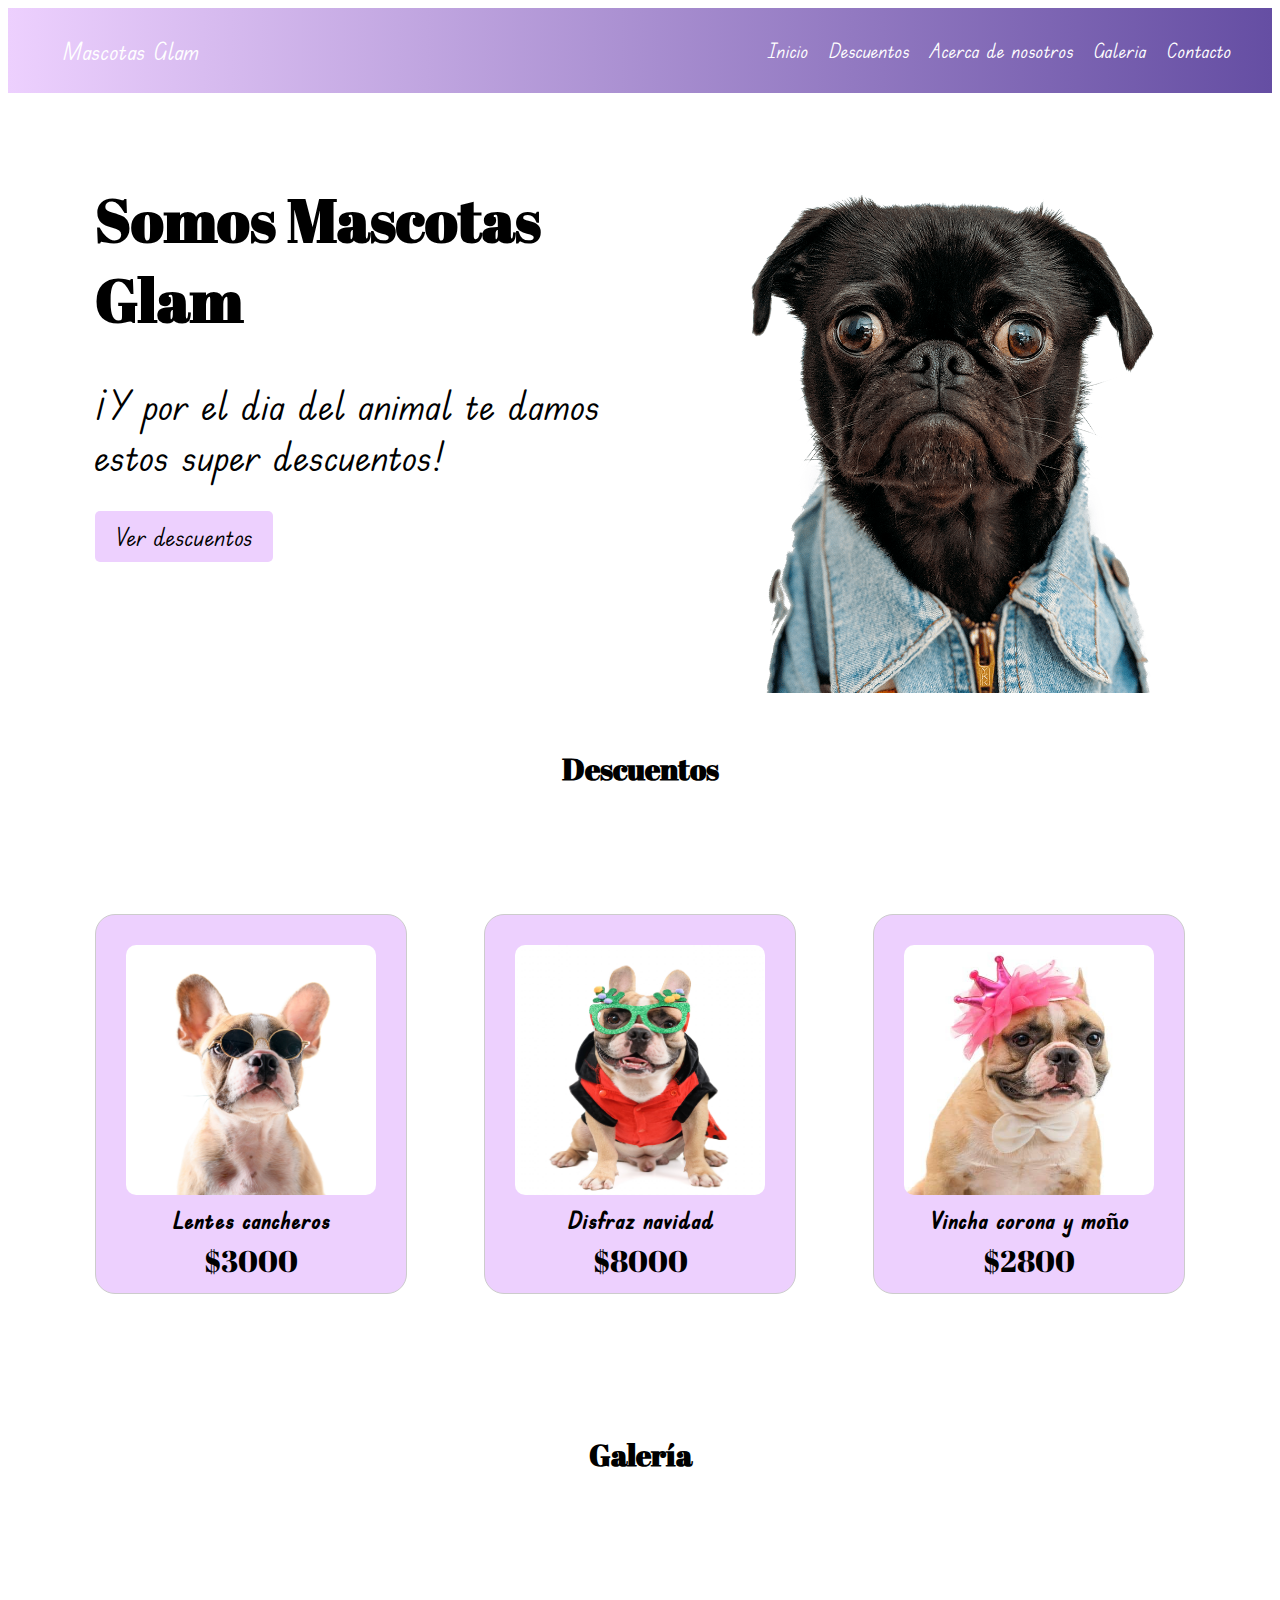
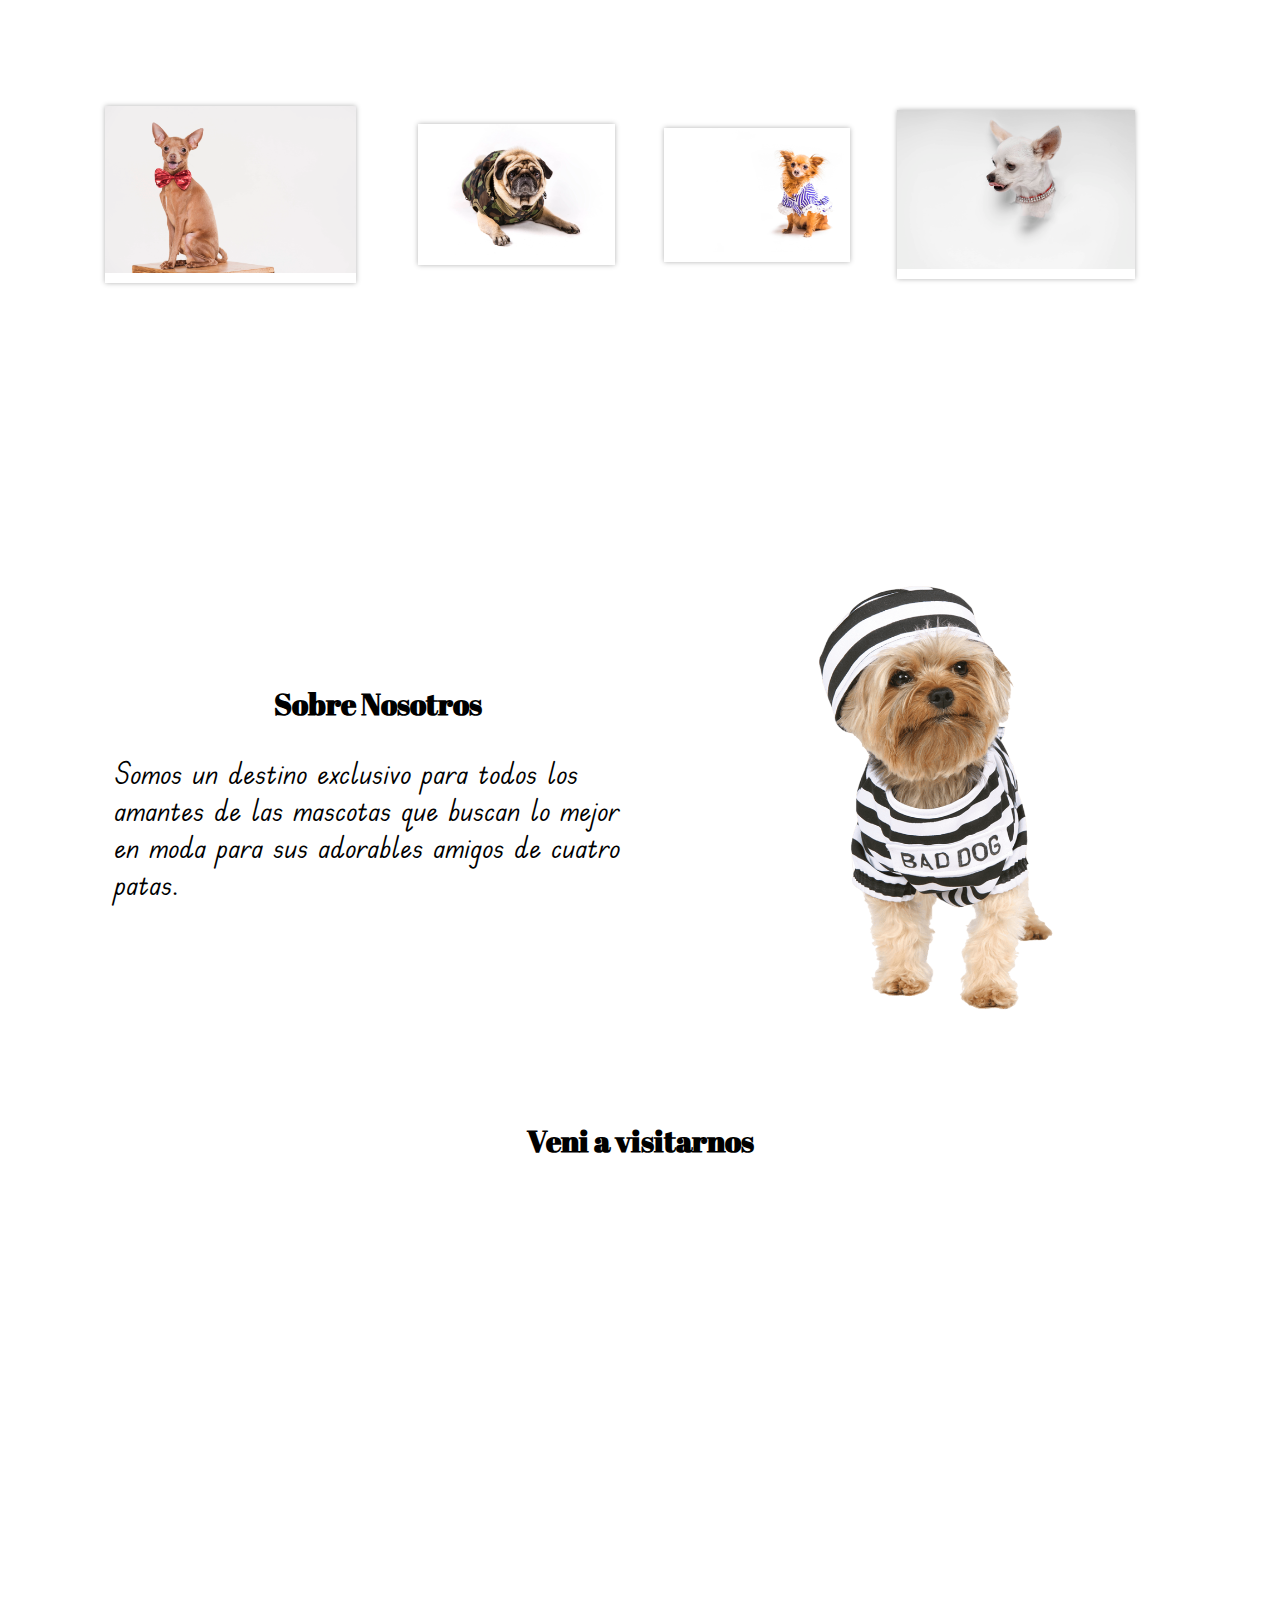
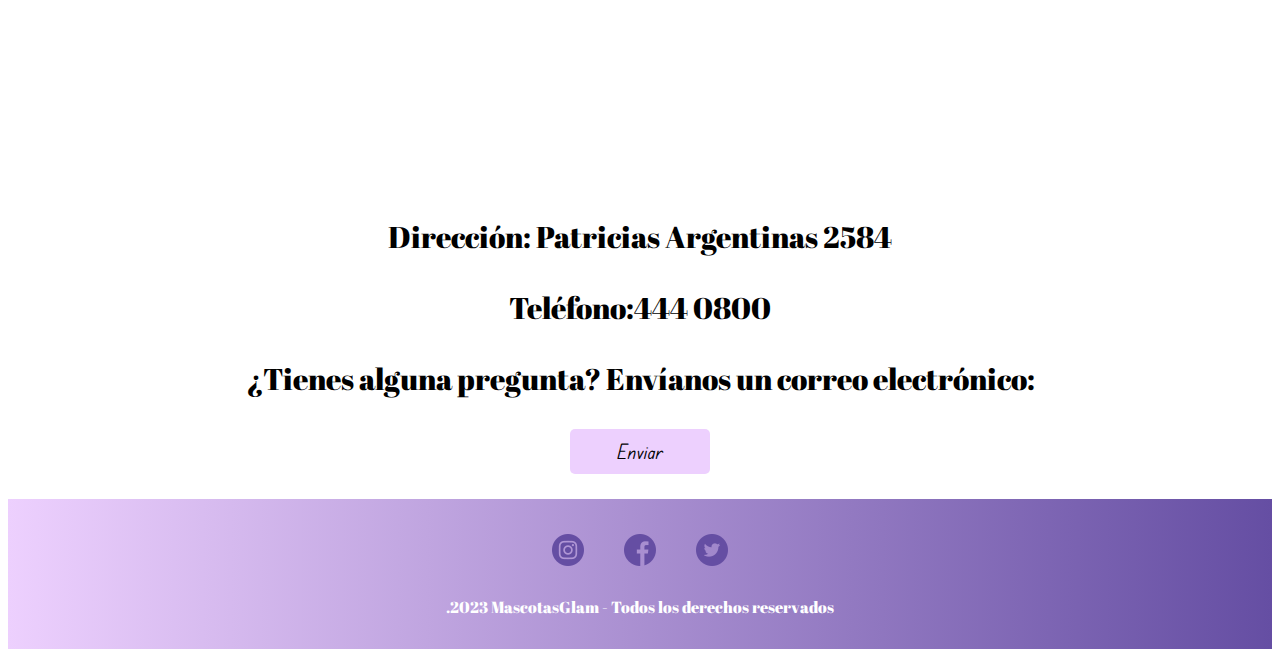
==== index.html @ d89ce21f "primer commit" ====
<!DOCTYPE html>
<html lang="es">
  <head>
    <meta charset="UTF-8" />
    <title>Trabajo Final Desarrollo</title>
    <link rel="preconnect" href="https://fonts.googleapis.com" />
    <link rel="preconnect" href="https://fonts.googleapis.com" />
    <link rel="preconnect" href="https://fonts.gstatic.com" crossorigin />
    <link
      href="https://fonts.googleapis.com/css2?family=Edu+TAS+Beginner:wght@500&display=swap"
      rel="stylesheet"
    />
    <link
      href="https://fonts.googleapis.com/css2?family=Abril+Fatface&family=Comfortaa:wght@300&family=Edu+TAS+Beginner:wght@500&family=M+PLUS+Rounded+1c:wght@300&display=swap"
      rel="stylesheet"
    />
    <link
      rel="stylesheet"
      href="https://necolas.github.io/normalize.css/8.0.1/normalize.css"
    />
    <link rel="stylesheet" href="estilos.css" />
  </head>

  <body>
    <nav>
      <div class="logo-text">Mascotas Glam</div>
      <ul>
        <li class="enlace"><a href="#">Inicio</a></li>
        <li class="enlace"><a href="">Descuentos</a></li>
        <li class="enlace"><a href="#">Acerca de nosotros</a></li>
        <li class="enlace"><a href="#">Galeria</a></li>
        <li class="enlace"><a href="#">Contacto</a></li>
      </ul>
    </nav>
    <header class="h">
      <div class="container dflex">
        <article>
          <h1 class="titulo">Somos Mascotas Glam</h1>
          <p class="subtitulo">
            ¡Y por el dia del animal te damos estos super descuentos!
          </p>

          <a href="#" class="cta-button">Ver descuentos</a>
        </article>
      </div>
    </header>

    <h2 class="titulo-descuentos">Descuentos</h2>
    <section>
      <div class="container dflex">
        <div class="card">
          <article>
            <img
              class="imagencard"
              src="img/lentescancheros.jpg"
              alt="Lentes cancheros"
            />
            <h2 class="h2">Lentes cancheros</h2>
            <p>$3000</p>
          </article>
        </div>

        <div class="card">
          <article>
            <img
              class="imagencard"
              src="img/disfraznavidad.jpg"
              alt="Disfraz navidad"
            />
            <h2 class="h2">Disfraz navidad</h2>
            <p>$8000</p>
          </article>
        </div>

        <div class="card">
          <article>
            <img
              class="imagencard"
              src="img/vinchacoronaymoño.jpg"
              alt="Vincha y corona"
            />
            <h2 class="h2">Vincha corona y moño</h2>
            <p>$2800</p>
          </article>
        </div>
      </div>
    </section>

    <h2 class="titulo-galeria">Galería</h2>
    <section class="container dflex">
      <div>
        <div class="gallery-item">
          <img src="img/moñorojobrillos.jpg" alt="Moño rojo brillos" />
          <div class="overlay">
            <h2>Moño rojo brillos</h2>
          </div>
        </div>
      </div>
      <div>
        <div class="gallery-item">
          <img src="img/chalecomilitar.jpg" alt="Chaleco Militar" />
          <div class="overlay">
            <h2>Chaleco Militar</h2>
          </div>
        </div>
      </div>
      <div>
        <div class="gallery-item">
          <img src="img/vestidovolados.jpg" alt="Vestido volados" />
          <div class="overlay">
            <h2>Vestido volados</h2>
          </div>
        </div>
      </div>
      <div>
        <div class="gallery-item">
          <img src="img/collarbrillos.jpg" alt="Collar brillos" />
          <div class="overlay">
            <h2>Collar brillos</h2>
          </div>
        </div>
      </div>
    </section>

    <section>
      <div class="container dflex">
        <div class="texto">
          <h2 class="nosotros">Sobre Nosotros</h2>
          <p class="descripcion">
            Somos un destino exclusivo para todos los amantes de las mascotas
            que buscan lo mejor en moda para sus adorables amigos de cuatro
            patas.
          </p>
        </div>
        <div class="foto">
          <img src="img/disfrazpreso.png" alt="Disfraz preso" />
        </div>
      </div>
    </section>

    <section class="veni">
      <h2 class="visitanos">Veni a visitarnos</h2>
      <div class="container dflex">
        <iframe
          src="https://www.google.com/maps/embed?pb=!1m18!1m12!1m3!1d3283.8190392843385!2d-58.43665582475521!3d-34.6087371729525!2m3!1f0!2f0!3f0!3m2!1i1024!2i768!4f13.1!3m3!1m2!1s0x95bcca695c485b05%3A0xe7b353888816225a!2sAv.%20Patricias%20Argentinas%202584%2C%20Buenos%20Aires!5e0!3m2!1ses!2sar!4v1699626672794!5m2!1ses!2sar"
          width="100%"
          height="450"
          style="border: 0"
          allowfullscreen=""
          loading="lazy"
          referrerpolicy="no-referrer-when-downgrade"
        ></iframe>
      </div>
      <div class="informacion">
        <p>Dirección: Patricias Argentinas 2584</p>
        <p>Teléfono:444 0800</p>
        <p>¿Tienes alguna pregunta? Envíanos un correo electrónico:</p>
        <a href="mailto:info@tudominio.com" class="boton-email">Enviar</a>
      </div>
    </section>

    <footer>
      <div class="redes-sociales">
        <a href="https://www.instagram.com/" target="_blank">
          <img src="img/instagram.png" alt="instagram" />
        </a>
        <a href="https://www.facebook.com/facebookcom/" target="_blank">
          <img src="img/facebook.png" alt="facebook" />
        </a>
        <a href="https://twitter.com/iniciarsesion_" target="_blank">
          <img src="img/gorjeo.png" alt="twitter" />
        </a>
      </div>
      <div class="copyright">
        .2023 MascotasGlam - Todos los derechos reservados
      </div>
    </footer>
  </body>
</html>
---- estilos.css ----
* {
  box-sizing: border-box;
}

nav {
  background: -webkit-linear-gradient(to right, #edd0fe, #654ea3);
  background: linear-gradient(to right, #edd0fe, #654ea3);
  padding: 10px;
  display: flex;
  justify-content: space-between;
  align-items: center;
  height: 85px;
  width: 100%;
}

ul {
  list-style-type: none;
  margin: 10px;
  padding: 0;
  display: flex;
  margin-left: auto;
}
.logo-text {
  font-size: 24px;
  color: #fff;
  font-family: "Edu TAS Beginner", cursive;
  margin-left: 45px;
}

li {
  display: inline;
  margin-right: 20px;
}

a {
  text-decoration: none;
  color: #fff;
  font-family: "Edu TAS Beginner", cursive;
  font-size: 20px;
}

a:hover {
  color: #edd0fe;
}

.titulo {
  font-family: "Abril Fatface", serif;
  font-size: 60px;
  margin-top: 20px;
}
.subtitulo {
  font-family: "Edu TAS Beginner", cursive;
  font-size: 40px;
}
.titulo-descuentos {
  font-family: "Abril Fatface", serif;
  font-size: 30px;
  text-align: center;
  padding-top: 30px;
}

.cta-button {
  font-family: "Edu TAS Beginner", cursive;
  font-size: 25px;
  background-color: #edd0fe;
  color: black;
  padding: 10px 20px;
  border: none;
  border-radius: 5px;
  text-decoration: none;
  cursor: pointer;
}

.cta-button:hover {
  background-color: #e4c1f8be;
}

.card {
  width: 312px;
  height: 380px;
  background-color: #edd0fe;
  border-radius: 20px;
  margin-bottom: 20px;
  padding: 10px;
  border: 1px solid #ccc;

  text-align: center;
}

.imagencard {
  width: 250px;
  height: 250px;
  border-radius: 10px;
  margin: 10 10 10 10;
  margin-top: 20px;
}

.card h2 {
  margin-top: 10px;
  margin-bottom: 5px;
}

.card p {
  margin-top: 5px;
  margin-bottom: 10px;
}

h2 {
  font-family: "Edu TAS Beginner", cursive;
}

p {
  font-family: "Abril Fatface", serif;
  font-size: 30px;
}

.container {
  width: 1200px;
  height: 600px;
  margin: 50px;
  padding: 50px;
}

img {
  display: flex;
  margin: 0 auto;
  color: black;
  align-content: center;
}

header article {
  width: 540px;
  padding: 75px 0 150px 0;
}
.gallery {
  display: flex;
  flex-wrap: wrap;
  justify-content: center;
}

.gallery-item {
  position: relative;
  margin: 10px;
  overflow: hidden;
  box-shadow: 0 0 5px rgba(0, 0, 0, 0.3);
  transition: transform 0.3s;
  width: 80%;
  height: auto;
}

.titulo-galeria {
  font-family: "Abril Fatface", serif;
  font-size: 30px;
  text-align: center;
}

.gallery-item:hover {
  transform: scale(1.1);
}

.gallery-item img {
  max-width: 100%;
  height: auto;
  display: block;
  margin-bottom: 10px;
}

.overlay {
  position: absolute;
  top: 0;
  left: 0;
  width: 100%;
  height: 100%;
  background: rgba(0, 0, 0, 0.5);
  display: flex;
  flex-direction: column;
  justify-content: center;
  align-items: center;
  opacity: 0;
  transition: opacity 0.3s;
}

.gallery-item:hover .overlay {
  opacity: 1;
}

.overlay h2 {
  color: #fff;
  font-size: 24px;
  margin: 0;
}

.h {
  background-image: url(img/perrochalecoencabezado.png);

  background-repeat: no-repeat;
  background-position: right center;

  background-size: 50%;
  height: 80%;
}

.container {
  max-width: 1100px;
  margin: 0 auto;
  padding: 5px;
}

.gallery-item {
  position: relative;

  overflow: hidden;
  box-shadow: 0 0 5px rgba(0, 0, 0, 0.3);
  transition: transform 0.3s;
}

.gallery-item:hover {
  transform: scale(1.1);
}

.gallery-item img {
  max-width: 100%;
  height: auto;
  display: block;
}

.overlay {
  position: absolute;
  top: 0;
  left: 0;
  width: 100%;
  height: 100%;
  background: rgba(0, 0, 0, 0.5);
  display: flex;
  flex-direction: column;
  justify-content: center;
  align-items: center;
  opacity: 0;
  transition: opacity 0.3s;
}

.gallery-item:hover .overlay {
  opacity: 1;
}

.overlay h2 {
  color: #fff;
  font-size: 24px;
  margin: 0;
}
.titulo-galeria {
  text-align: center;
  margin-top: 20px;
  font-size: 30px;
  margin-bottom: 20px;
}

.dflex {
  display: flex;
  justify-content: space-between;
  align-items: center;
}

.nosotros {
  text-align: center;
  font-family: "Abril Fatface", serif;
  font-size: 30px;
}

.texto {
  flex: 1;
  color: black;
  padding: 20px;
  font-family: "Edu TAS Beginner", cursive;
}
.descripcion {
  font-family: "Edu TAS Beginner", cursive;
}

.foto {
  flex: 1;
}

.foto img {
  width: 90%;
  height: 450px;
}

.informacion {
  text-align: center;
}

.visitanos {
  text-align: center;
  font-family: "Abril Fatface", serif;
  font-size: 30px;
}
.boton-email {
  width: 140px;
  display: inline-block;
  padding: 10px 20px;
  background-color: #edd0fe;
  color: black;
  text-decoration: none;
  border: none;
  border-radius: 5px;
  font-size: 20px;
  margin-bottom: 25px;
}

.boton-email:hover {
  background-color: #e4c1f8be;
}

footer {
  background: #edd0fe;
  background: -webkit-linear-gradient(to right, #edd0fe, #654ea3);
  background: linear-gradient(to right, #edd0fe, #654ea3);
  color: #fff;
  text-align: center;
  padding: 20px 0;
  height: 150px;
}

.redes-sociales {
  display: flex;
  justify-content: center;
  align-items: center;
}

.redes-sociales img {
  text-decoration: none;
  color: #fff;
  margin: 0 20px;
  margin-top: 15px;
}

.copyright {
  font-family: "Abril Fatface", serif;
  margin-top: 30px;
}
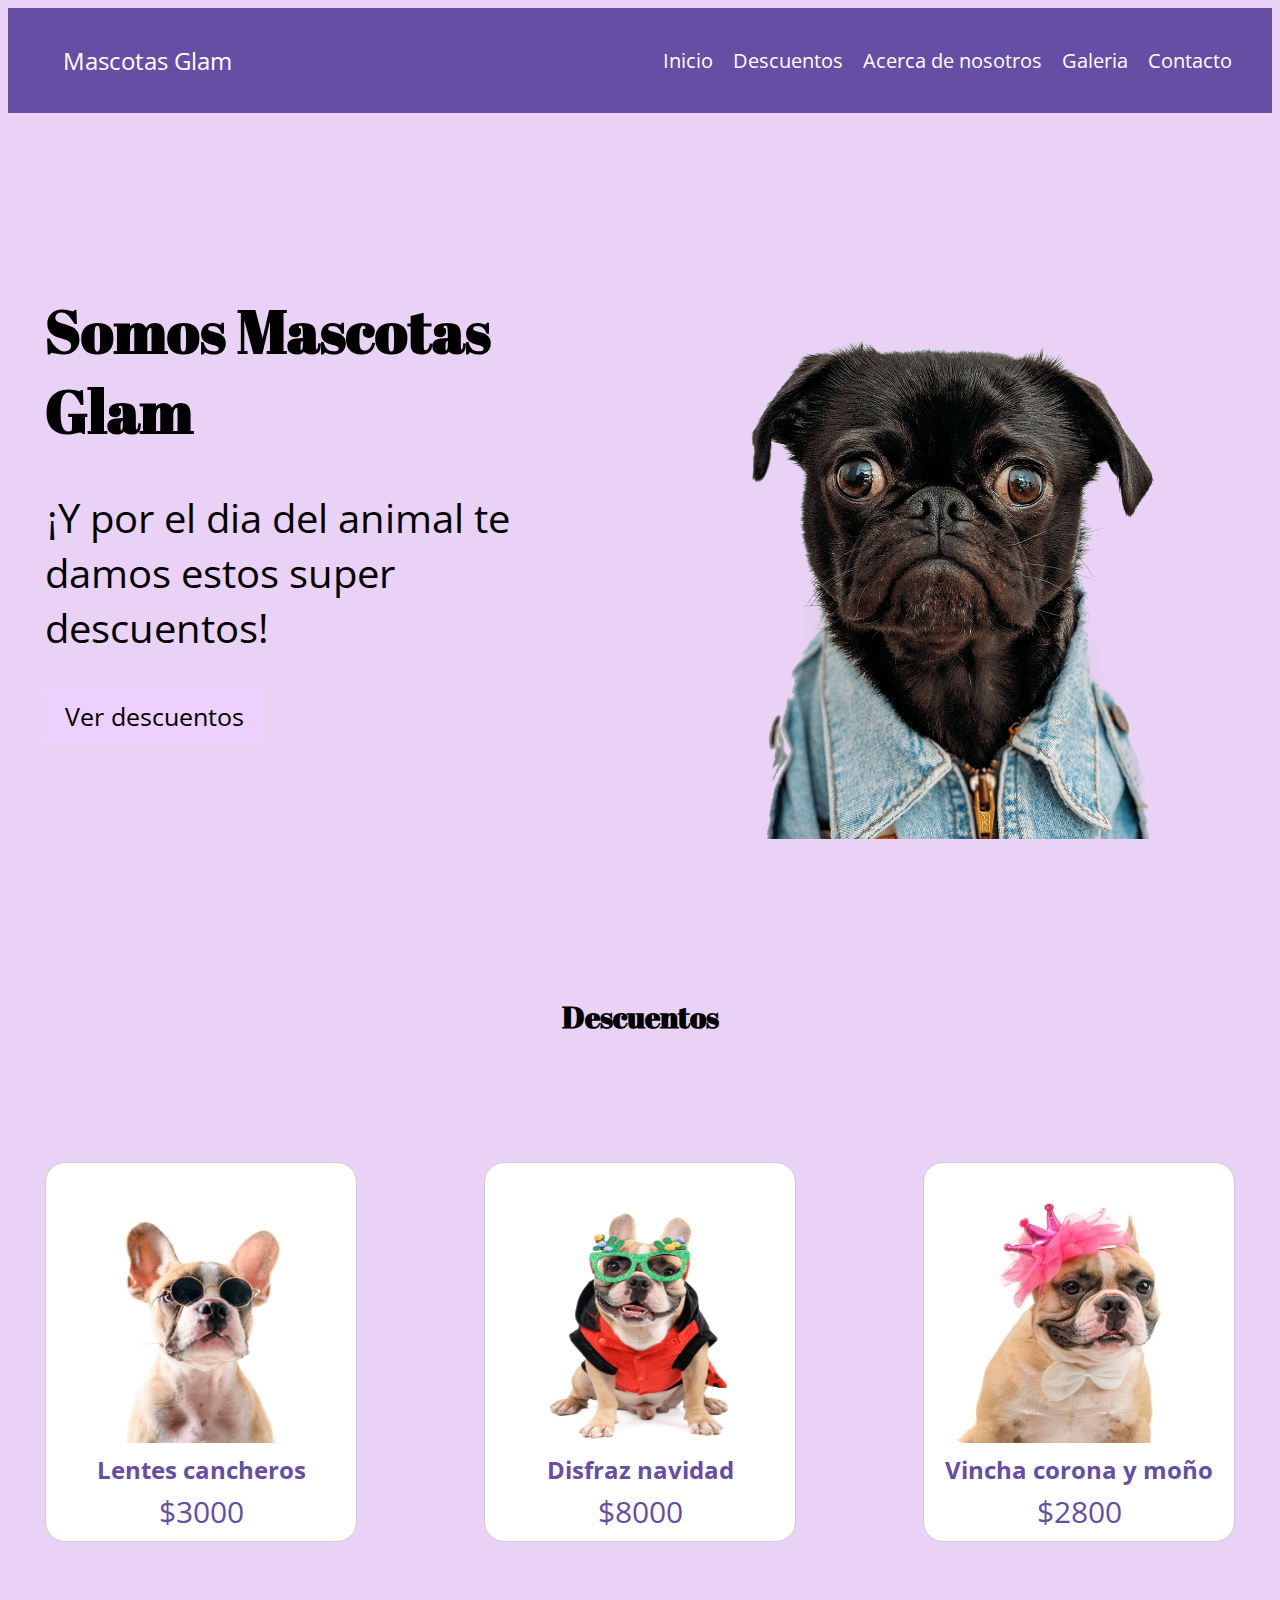
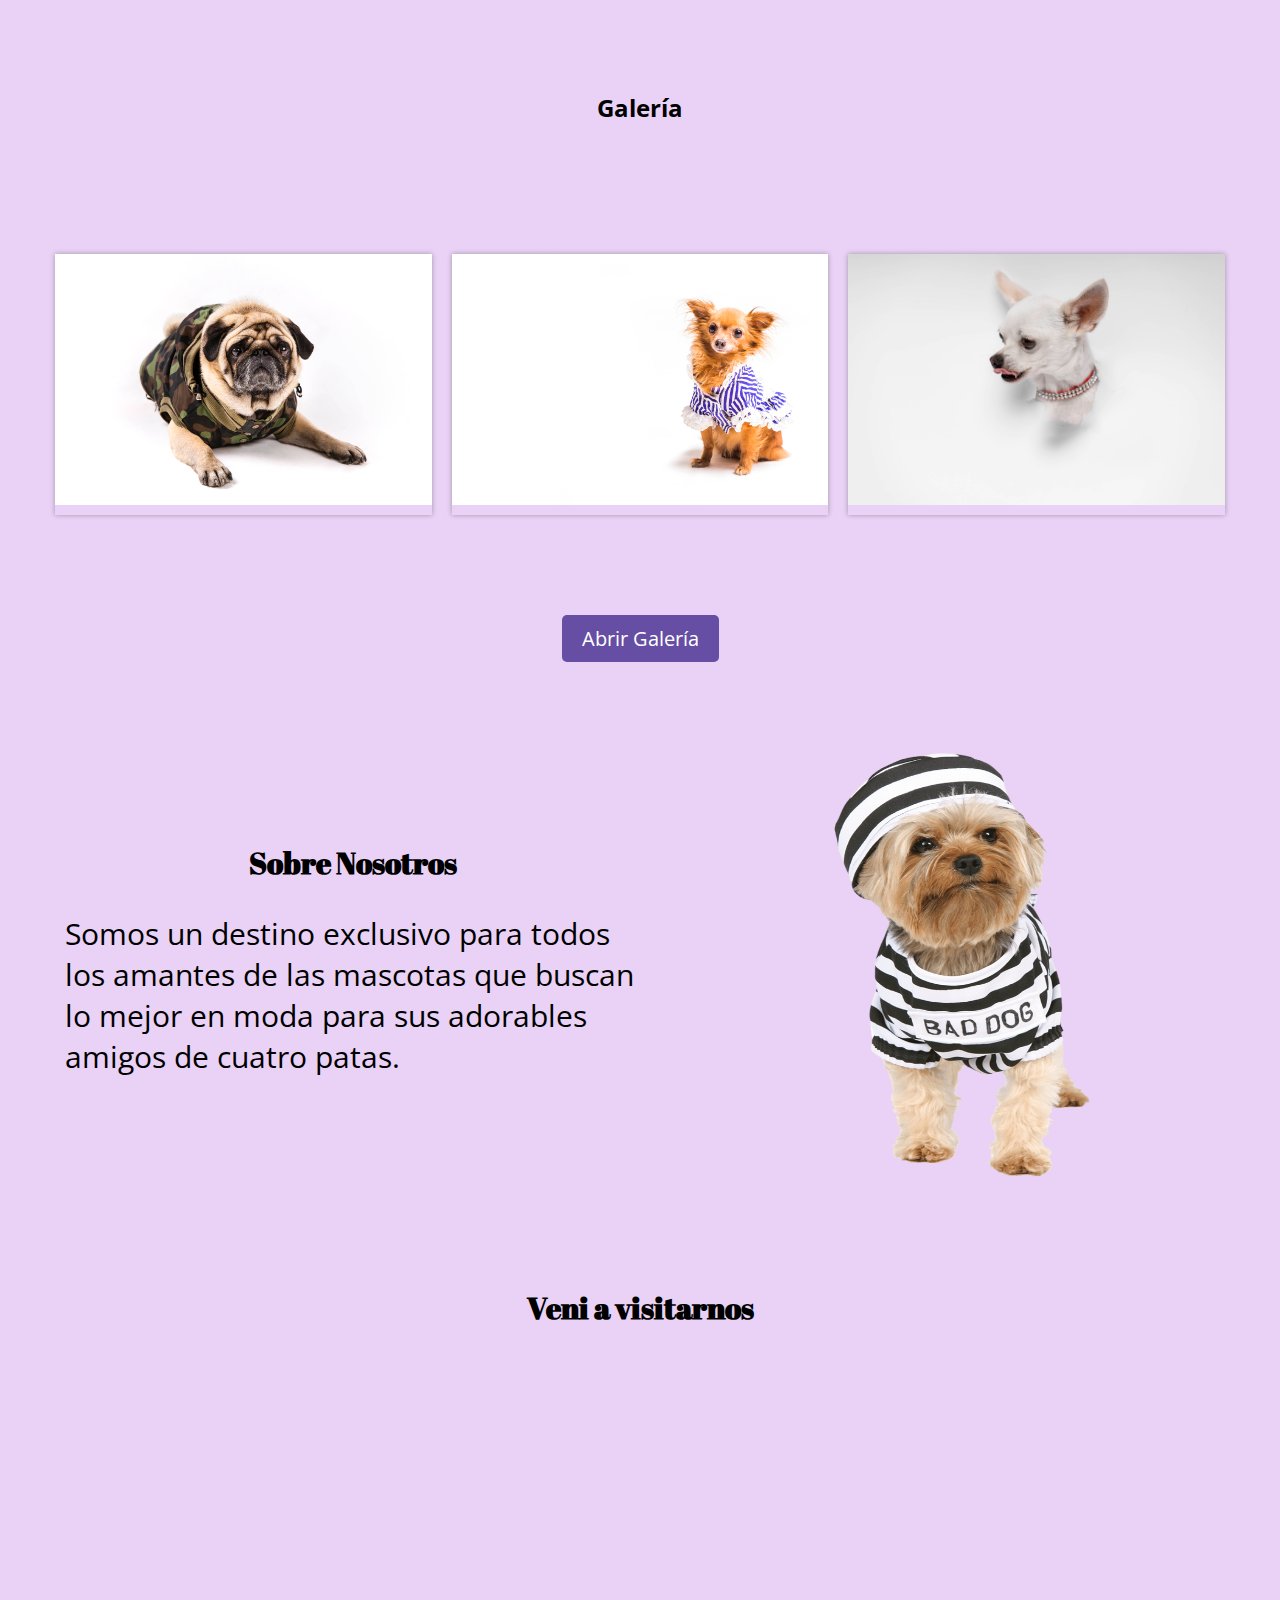
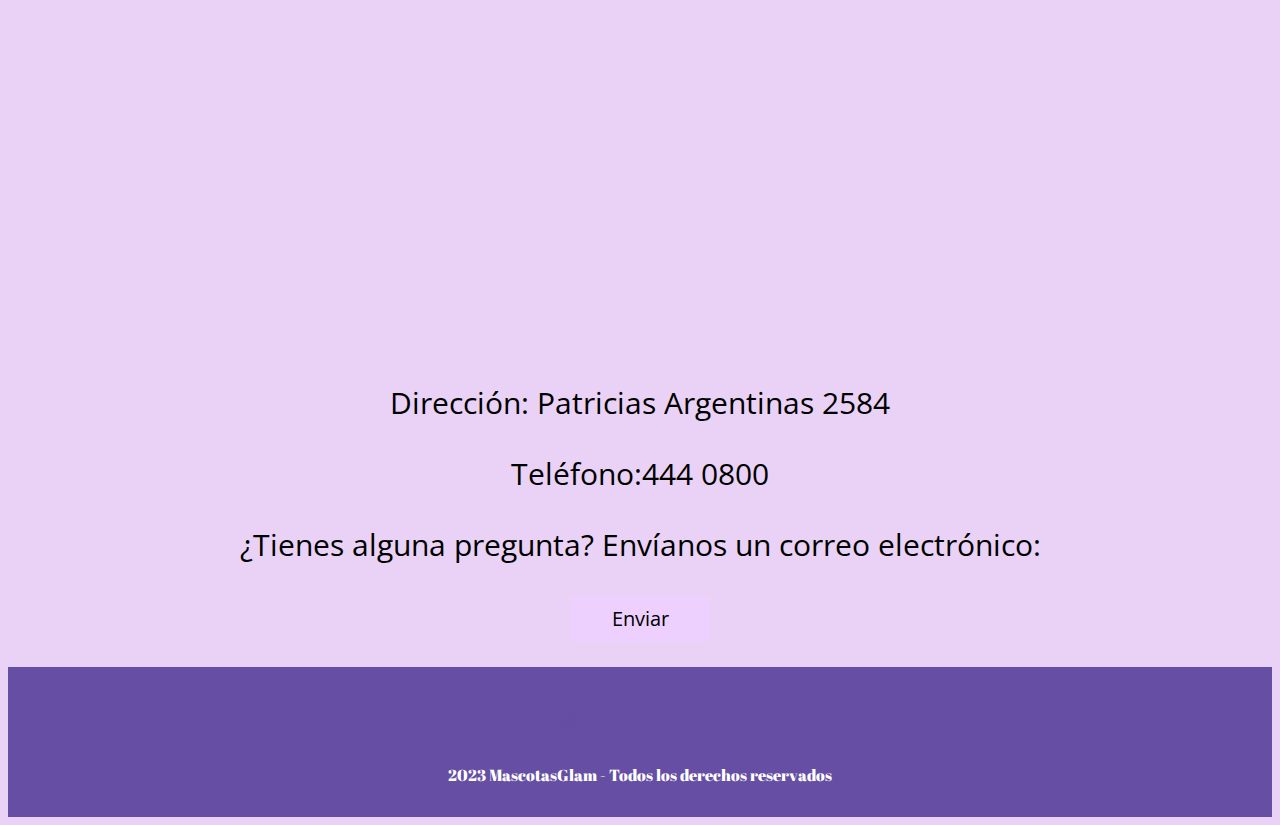
==== commit d8763dbd: "fix: ajustes de galeria" ====
--- a/index.html
+++ b/index.html
@@ -1,28 +1,19 @@
 <!DOCTYPE html>
 <html lang="es">
-  <head>
-    <meta charset="UTF-8" />
-    <title>Trabajo Final Desarrollo</title>
-    <link rel="preconnect" href="https://fonts.googleapis.com" />
-    <link rel="preconnect" href="https://fonts.googleapis.com" />
-    <link rel="preconnect" href="https://fonts.gstatic.com" crossorigin />
-    <link
-      href="https://fonts.googleapis.com/css2?family=Edu+TAS+Beginner:wght@500&display=swap"
-      rel="stylesheet"
-    />
-    <link
+
+<head>
+  <meta charset="UTF-8" />
+  <title>Trabajo Final Desarrollo</title>
+  <link rel="stylesheet" href="https://necolas.github.io/normalize.css/8.0.1/normalize.css" />
+ <link
       href="https://fonts.googleapis.com/css2?family=Abril+Fatface&family=Comfortaa:wght@300&family=Edu+TAS+Beginner:wght@500&family=M+PLUS+Rounded+1c:wght@300&display=swap"
       rel="stylesheet"
-    />
-    <link
-      rel="stylesheet"
-      href="https://necolas.github.io/normalize.css/8.0.1/normalize.css"
-    />
-    <link rel="stylesheet" href="estilos.css" />
-  </head>
+    />  <link rel="stylesheet" href="estilos.css" />
+</head>
 
-  <body>
-    <nav>
+<body>
+  <nav>
+    <div class="nav-container">
       <div class="logo-text">Mascotas Glam</div>
       <ul>
         <li class="enlace"><a href="#">Inicio</a></li>
@@ -31,135 +22,115 @@
         <li class="enlace"><a href="#">Galeria</a></li>
         <li class="enlace"><a href="#">Contacto</a></li>
       </ul>
-    </nav>
-    <header class="h">
-      <div class="container dflex">
+    </div>
+  </nav>
+  <header>
+    <div class="container dflex">
+      <article>
+        <h1 class="titulo">Somos Mascotas Glam</h1>
+        <span class="subtitulo">
+          ¡Y por el dia del animal te damos estos super descuentos!
+        </span>
+
+       <div>
+        <br />
+        <br />
+         <a href="#" class="cta-button">Ver descuentos</a>
+       </div>
+        </artice>
+    </div>
+  </header>
+
+  <h2 class="titulo-descuentos">Descuentos</h2>
+  <section>
+    <div class="container dflex">
+      <div class="card">
         <article>
-          <h1 class="titulo">Somos Mascotas Glam</h1>
-          <p class="subtitulo">
-            ¡Y por el dia del animal te damos estos super descuentos!
-          </p>
-
-          <a href="#" class="cta-button">Ver descuentos</a>
+          <img class="imagencard" src="img/lentescancheros.jpg" alt="Lentes cancheros" />
+          <h2 class="h2">Lentes cancheros</h2>
+          <p>$3000</p>
         </article>
       </div>
-    </header>
 
-    <h2 class="titulo-descuentos">Descuentos</h2>
-    <section>
-      <div class="container dflex">
-        <div class="card">
-          <article>
-            <img
-              class="imagencard"
-              src="img/lentescancheros.jpg"
-              alt="Lentes cancheros"
-            />
-            <h2 class="h2">Lentes cancheros</h2>
-            <p>$3000</p>
-          </article>
-        </div>
+      <div class="card">
+        <article>
+          <img class="imagencard" src="img/disfraznavidad.jpg" alt="Disfraz navidad" />
+          <h2 class="h2">Disfraz navidad</h2>
+          <p>$8000</p>
+        </article>
+      </div>
 
-        <div class="card">
-          <article>
-            <img
-              class="imagencard"
-              src="img/disfraznavidad.jpg"
-              alt="Disfraz navidad"
-            />
-            <h2 class="h2">Disfraz navidad</h2>
-            <p>$8000</p>
-          </article>
-        </div>
+      <div class="card">
+        <article>
+          <img class="imagencard" src="img/vinchacoronaymoño.jpg" alt="Vincha y corona" />
+          <h2 class="h2">Vincha corona y moño</h2>
+          <p>$2800</p>
+        </article>
+      </div>
+    </div>
+  </section>
 
-        <div class="card">
-          <article>
-            <img
-              class="imagencard"
-              src="img/vinchacoronaymoño.jpg"
-              alt="Vincha y corona"
-            />
-            <h2 class="h2">Vincha corona y moño</h2>
-            <p>$2800</p>
-          </article>
+  <section class="container gallery">
+    <h2 class="titulo-galería">Galería</h2>
+    <div class="gallery-container">
+      <div class="gallery-item">
+        <img src="img/chalecomilitar.jpg" alt="Chaleco Militar" />
+        <div class="overlay">
+          <h2>Chaleco Militar</h2>
         </div>
       </div>
-    </section>
-
-    <h2 class="titulo-galeria">Galería</h2>
-    <section class="container dflex">
-      <div>
-        <div class="gallery-item">
-          <img src="img/moñorojobrillos.jpg" alt="Moño rojo brillos" />
-          <div class="overlay">
-            <h2>Moño rojo brillos</h2>
-          </div>
+      <div class="gallery-item">
+        <img src="img/vestidovolados.jpg" alt="Vestido volados" />
+        <div class="overlay">
+          <h2>Vestido volados</h2>
         </div>
       </div>
-      <div>
-        <div class="gallery-item">
-          <img src="img/chalecomilitar.jpg" alt="Chaleco Militar" />
-          <div class="overlay">
-            <h2>Chaleco Militar</h2>
-          </div>
+      <div class="gallery-item">
+        <img src="img/collarbrillos.jpg" alt="Collar brillos" />
+        <div class="overlay">
+          <h2>Collar brillos</h2>
         </div>
       </div>
-      <div>
-        <div class="gallery-item">
-          <img src="img/vestidovolados.jpg" alt="Vestido volados" />
-          <div class="overlay">
-            <h2>Vestido volados</h2>
-          </div>
-        </div>
+    </div>
+    <div>
+      <a href="pagina_nueva.html" class="btn">Abrir Galería</a>
+    </div>
+  </section>
+
+  <section>
+    <div class="container dflex">
+      <div class="texto">
+        <h2 class="nosotros">Sobre Nosotros</h2>
+        <p class="descripcion">
+          Somos un destino exclusivo para todos los amantes de las mascotas
+          que buscan lo mejor en moda para sus adorables amigos de cuatro
+          patas.
+        </p>
       </div>
-      <div>
-        <div class="gallery-item">
-          <img src="img/collarbrillos.jpg" alt="Collar brillos" />
-          <div class="overlay">
-            <h2>Collar brillos</h2>
-          </div>
-        </div>
+      <div class="foto">
+        <img src="img/disfrazpreso.png" alt="Disfraz preso" />
       </div>
-    </section>
+    </div>
+  </section>
 
-    <section>
-      <div class="container dflex">
-        <div class="texto">
-          <h2 class="nosotros">Sobre Nosotros</h2>
-          <p class="descripcion">
-            Somos un destino exclusivo para todos los amantes de las mascotas
-            que buscan lo mejor en moda para sus adorables amigos de cuatro
-            patas.
-          </p>
-        </div>
-        <div class="foto">
-          <img src="img/disfrazpreso.png" alt="Disfraz preso" />
-        </div>
-      </div>
-    </section>
+  <section class="veni">
+    <h2 class="visitanos">Veni a visitarnos</h2>
+    <div class="container dflex">
+      <iframe
+        src="https://www.google.com/maps/embed?pb=!1m18!1m12!1m3!1d3283.8190392843385!2d-58.43665582475521!3d-34.6087371729525!2m3!1f0!2f0!3f0!3m2!1i1024!2i768!4f13.1!3m3!1m2!1s0x95bcca695c485b05%3A0xe7b353888816225a!2sAv.%20Patricias%20Argentinas%202584%2C%20Buenos%20Aires!5e0!3m2!1ses!2sar!4v1699626672794!5m2!1ses!2sar"
+        width="100%" height="450" style="border: 0" allowfullscreen="" loading="lazy"
+        referrerpolicy="no-referrer-when-downgrade"></iframe>
+    </div>
+    <div class="informacion">
+      <p>Dirección: Patricias Argentinas 2584</p>
+      <p>Teléfono:444 0800</p>
+      <p>¿Tienes alguna pregunta? Envíanos un correo electrónico:</p>
+      <a href="mailto:info@tudominio.com" class="boton-email">Enviar</a>
+    </div>
+  </section>
 
-    <section class="veni">
-      <h2 class="visitanos">Veni a visitarnos</h2>
-      <div class="container dflex">
-        <iframe
-          src="https://www.google.com/maps/embed?pb=!1m18!1m12!1m3!1d3283.8190392843385!2d-58.43665582475521!3d-34.6087371729525!2m3!1f0!2f0!3f0!3m2!1i1024!2i768!4f13.1!3m3!1m2!1s0x95bcca695c485b05%3A0xe7b353888816225a!2sAv.%20Patricias%20Argentinas%202584%2C%20Buenos%20Aires!5e0!3m2!1ses!2sar!4v1699626672794!5m2!1ses!2sar"
-          width="100%"
-          height="450"
-          style="border: 0"
-          allowfullscreen=""
-          loading="lazy"
-          referrerpolicy="no-referrer-when-downgrade"
-        ></iframe>
-      </div>
-      <div class="informacion">
-        <p>Dirección: Patricias Argentinas 2584</p>
-        <p>Teléfono:444 0800</p>
-        <p>¿Tienes alguna pregunta? Envíanos un correo electrónico:</p>
-        <a href="mailto:info@tudominio.com" class="boton-email">Enviar</a>
-      </div>
-    </section>
-
-    <footer>
+  <footer>
+    <div class="footer-container">
       <div class="redes-sociales">
         <a href="https://www.instagram.com/" target="_blank">
           <img src="img/instagram.png" alt="instagram" />
@@ -172,8 +143,10 @@
         </a>
       </div>
       <div class="copyright">
-        .2023 MascotasGlam - Todos los derechos reservados
+        2023 MascotasGlam - Todos los derechos reservados
       </div>
-    </footer>
-  </body>
-</html>
+    </div>
+  </footer>
+</body>
+
+</html>--- a/estilos.css
+++ b/estilos.css
@@ -1,16 +1,27 @@
+@import url("https://fonts.googleapis.com/css2?family=Open+Sans:wght@400;500;800&display=swap");
+
 * {
   box-sizing: border-box;
 }
 
-nav {
-  background: -webkit-linear-gradient(to right, #edd0fe, #654ea3);
-  background: linear-gradient(to right, #edd0fe, #654ea3);
-  padding: 10px;
+body {
+  background: #e9d2f5;
+  font-family: "Open Sans", sans-serif;
+}
+
+.nav-container {
+  max-width: 1280px;
   display: flex;
   justify-content: space-between;
   align-items: center;
+  margin: auto;
   height: 85px;
   width: 100%;
+}
+
+nav {
+  background: #654ea3;
+  padding: 10px;
 }
 
 ul {
@@ -20,10 +31,10 @@
   display: flex;
   margin-left: auto;
 }
+
 .logo-text {
   font-size: 24px;
   color: #fff;
-  font-family: "Edu TAS Beginner", cursive;
   margin-left: 45px;
 }
 
@@ -35,7 +46,6 @@
 a {
   text-decoration: none;
   color: #fff;
-  font-family: "Edu TAS Beginner", cursive;
   font-size: 20px;
 }
 
@@ -48,10 +58,12 @@
   font-size: 60px;
   margin-top: 20px;
 }
+
 .subtitulo {
-  font-family: "Edu TAS Beginner", cursive;
+  margin: 5px 5px 2px 2px;
   font-size: 40px;
 }
+
 .titulo-descuentos {
   font-family: "Abril Fatface", serif;
   font-size: 30px;
@@ -60,7 +72,6 @@
 }
 
 .cta-button {
-  font-family: "Edu TAS Beginner", cursive;
   font-size: 25px;
   background-color: #edd0fe;
   color: black;
@@ -78,13 +89,13 @@
 .card {
   width: 312px;
   height: 380px;
-  background-color: #edd0fe;
+  background-color: #fff;
   border-radius: 20px;
   margin-bottom: 20px;
   padding: 10px;
   border: 1px solid #ccc;
-
-  text-align: center;
+  text-align: center;
+  color: #654ea3;
 }
 
 .imagencard {
@@ -106,11 +117,9 @@
 }
 
 h2 {
-  font-family: "Edu TAS Beginner", cursive;
 }
 
 p {
-  font-family: "Abril Fatface", serif;
   font-size: 30px;
 }
 
@@ -132,6 +141,7 @@
   width: 540px;
   padding: 75px 0 150px 0;
 }
+
 .gallery {
   display: flex;
   flex-wrap: wrap;
@@ -190,25 +200,36 @@
   margin: 0;
 }
 
-.h {
+header {
   background-image: url(img/perrochalecoencabezado.png);
-
   background-repeat: no-repeat;
   background-position: right center;
-
   background-size: 50%;
   height: 80%;
+  margin: 10% 0;
 }
 
 .container {
-  max-width: 1100px;
+  max-width: 1280px;
   margin: 0 auto;
   padding: 5px;
 }
 
+.gallery {
+  display: flex;
+  flex-direction: column;
+  justify-content: center;
+  align-items: center;
+}
+
+.gallery-container {
+  margin: 100px 0;
+  max-width: 1280px;
+  display: flex;
+}
+
 .gallery-item {
   position: relative;
-
   overflow: hidden;
   box-shadow: 0 0 5px rgba(0, 0, 0, 0.3);
   transition: transform 0.3s;
@@ -248,6 +269,7 @@
   font-size: 24px;
   margin: 0;
 }
+
 .titulo-galeria {
   text-align: center;
   margin-top: 20px;
@@ -271,10 +293,9 @@
   flex: 1;
   color: black;
   padding: 20px;
-  font-family: "Edu TAS Beginner", cursive;
-}
+}
+
 .descripcion {
-  font-family: "Edu TAS Beginner", cursive;
 }
 
 .foto {
@@ -295,6 +316,17 @@
   font-family: "Abril Fatface", serif;
   font-size: 30px;
 }
+
+.btn {
+  padding: 10px 20px;
+  background-color: #654ea3;
+  text-decoration: none;
+  border: none;
+  border-radius: 5px;
+  font-size: 20px;
+  margin-bottom: 25px;
+}
+
 .boton-email {
   width: 140px;
   display: inline-block;
@@ -314,14 +346,17 @@
 
 footer {
   background: #edd0fe;
-  background: -webkit-linear-gradient(to right, #edd0fe, #654ea3);
-  background: linear-gradient(to right, #edd0fe, #654ea3);
+  background: #654ea3;
   color: #fff;
   text-align: center;
   padding: 20px 0;
   height: 150px;
 }
 
+.footer-container {
+  max-width: 1280px;
+}
+
 .redes-sociales {
   display: flex;
   justify-content: center;
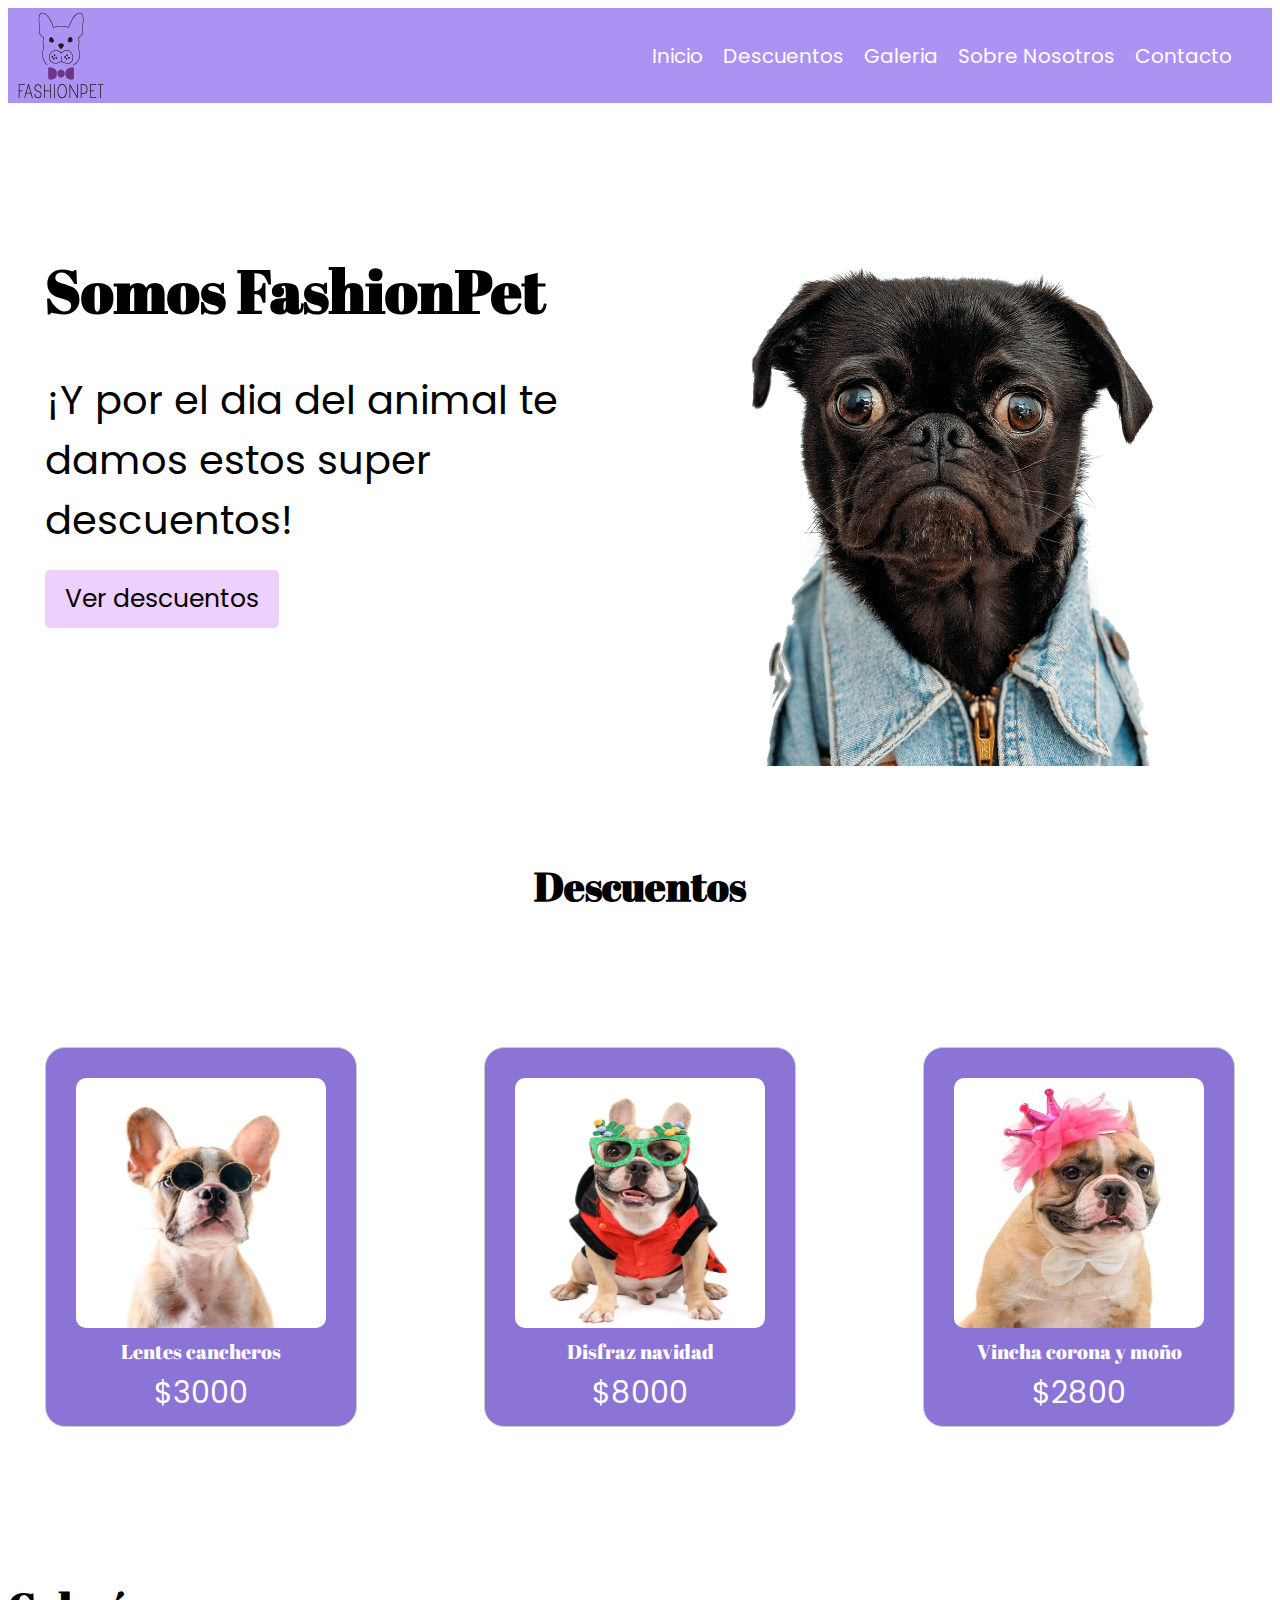
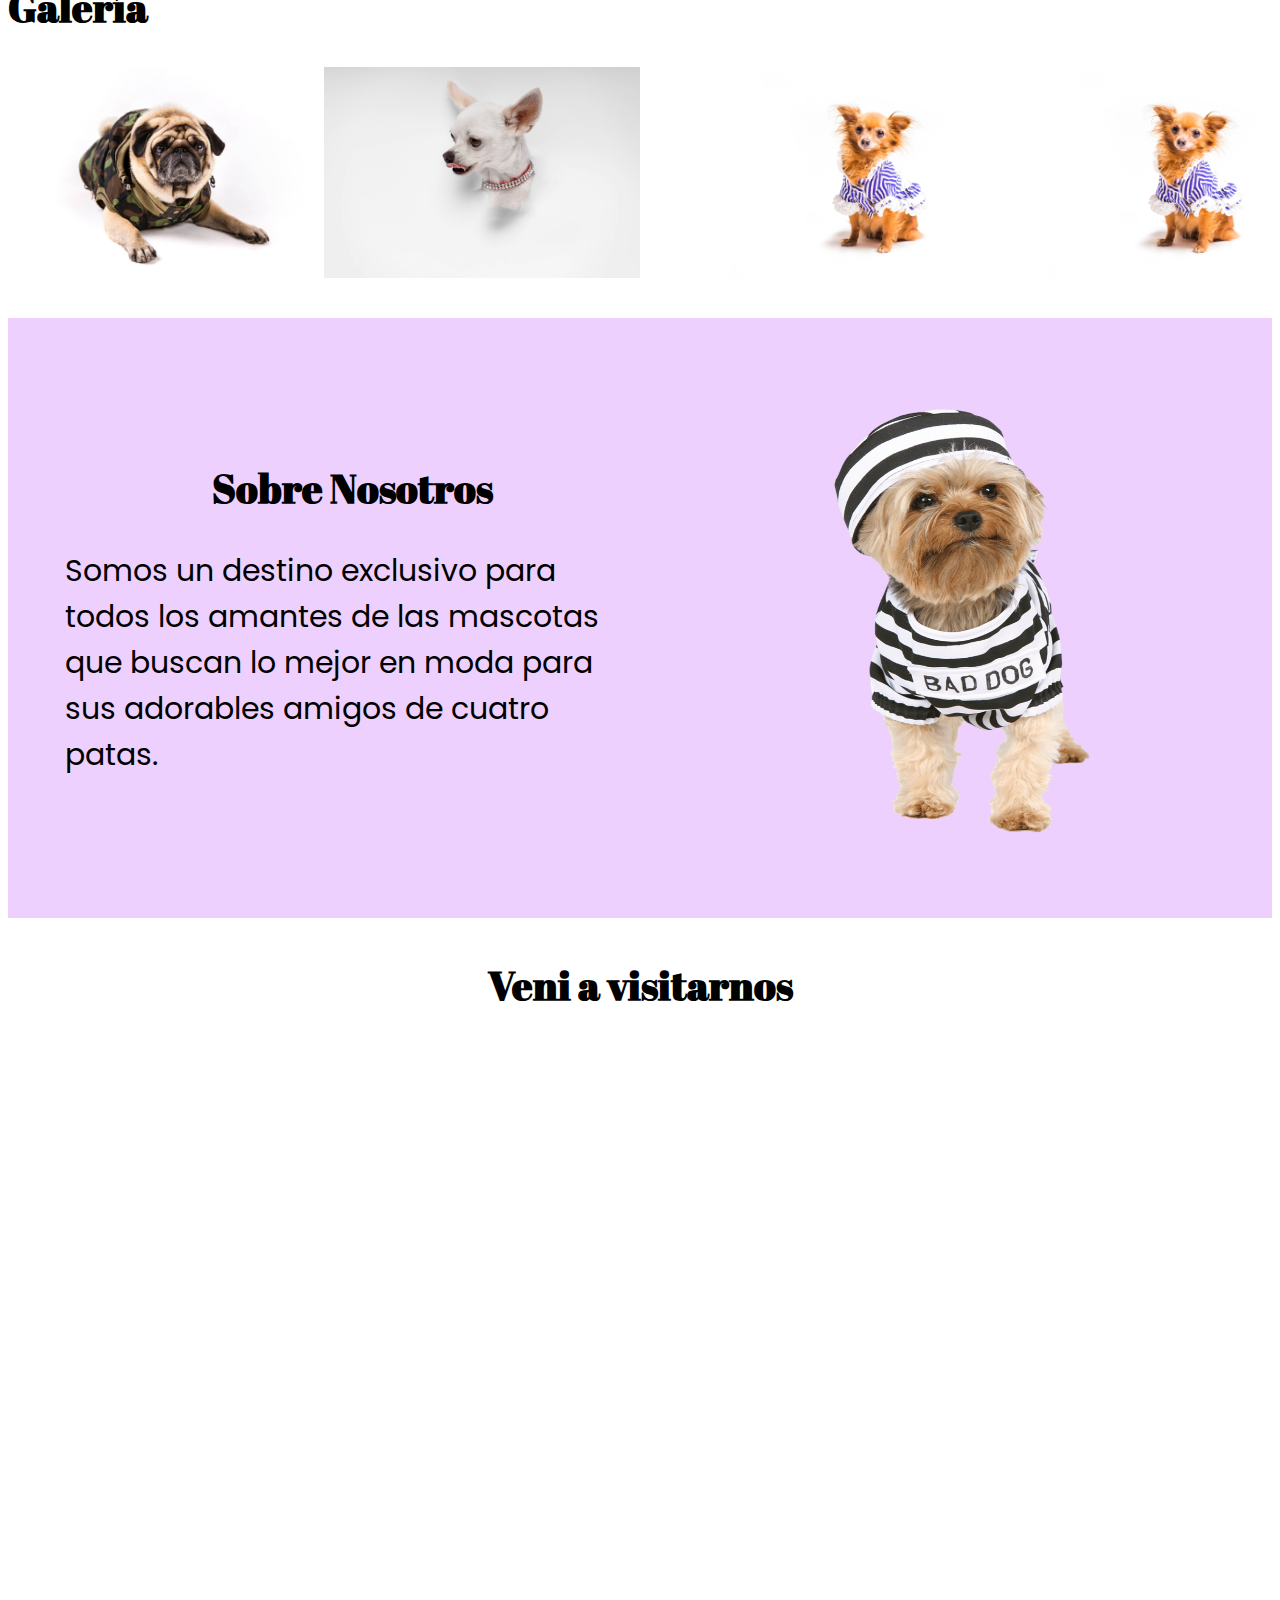
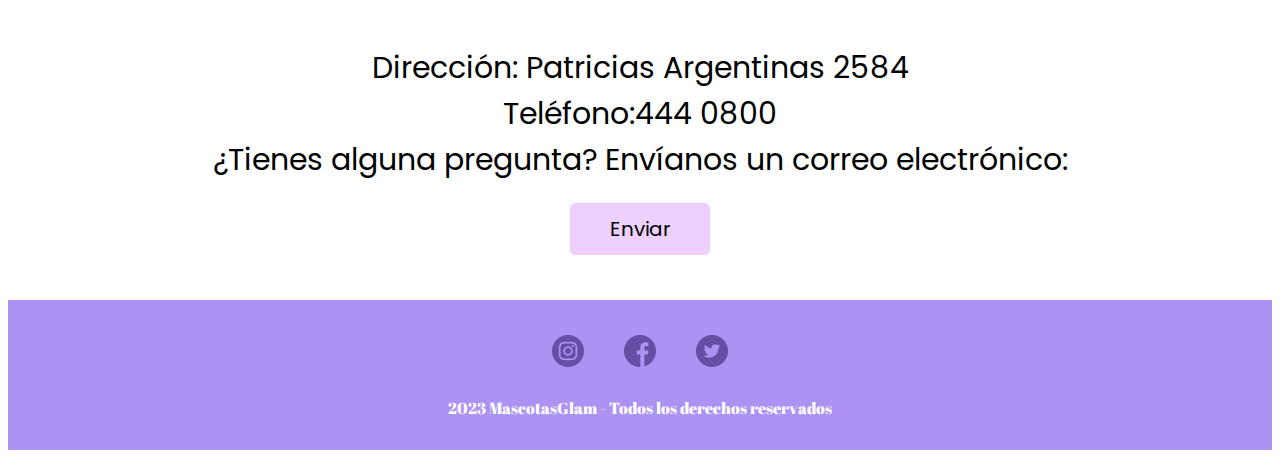
==== commit 51be23ea: "cambios en los estilos" ====
--- a/index.html
+++ b/index.html
@@ -3,101 +3,112 @@
 
 <head>
   <meta charset="UTF-8" />
-  <title>Trabajo Final Desarrollo</title>
+  <title>FashionPet</title>
   <link rel="stylesheet" href="https://necolas.github.io/normalize.css/8.0.1/normalize.css" />
- <link
-      href="https://fonts.googleapis.com/css2?family=Abril+Fatface&family=Comfortaa:wght@300&family=Edu+TAS+Beginner:wght@500&family=M+PLUS+Rounded+1c:wght@300&display=swap"
-      rel="stylesheet"
-    />  <link rel="stylesheet" href="estilos.css" />
+
+  <link href="https://fonts.googleapis.com/css2?family=Abril+Fatface&family=Poppins:wght@300&display=swap"
+    rel="stylesheet">
+
+  <link rel="stylesheet" href="estilos.css" />
 </head>
 
 <body>
   <nav>
     <div class="nav-container">
-      <div class="logo-text">Mascotas Glam</div>
+      <div class="logo-container">
+        <img src="/img/logo.png" alt="Logo FashionPet">
+      </div>
+
       <ul>
         <li class="enlace"><a href="#">Inicio</a></li>
-        <li class="enlace"><a href="">Descuentos</a></li>
-        <li class="enlace"><a href="#">Acerca de nosotros</a></li>
-        <li class="enlace"><a href="#">Galeria</a></li>
-        <li class="enlace"><a href="#">Contacto</a></li>
+        <li class="enlace"><a href="#Descuentos">Descuentos</a></li>
+        <li class="enlace"><a href="#Galeria">Galeria</a></li>
+        <li class="enlace"><a href="#SobreNosotros">Sobre Nosotros</a></li>
+        <li class="enlace"><a href="#Contacto">Contacto</a></li>
       </ul>
     </div>
   </nav>
   <header>
-    <div class="container dflex">
-      <article>
-        <h1 class="titulo">Somos Mascotas Glam</h1>
-        <span class="subtitulo">
-          ¡Y por el dia del animal te damos estos super descuentos!
-        </span>
+    <section id="Inicio">
+      <div class="container dflex">
+        <article>
+          <h1 class="titulo">Somos FashionPet</h1>
+          <span class="subtitulo">
+            ¡Y por el dia del animal te damos estos super descuentos!
+          </span>
 
-       <div>
-        <br />
-        <br />
-         <a href="#" class="cta-button">Ver descuentos</a>
-       </div>
-        </artice>
-    </div>
+          <div>
+            <a href="#Descuentos" class="cta-button">Ver descuentos</a>
+          </div>
+          </artice>
+      </div>
+    </section>
   </header>
 
   <h2 class="titulo-descuentos">Descuentos</h2>
-  <section>
+
+  <section id="Descuentos">
     <div class="container dflex">
       <div class="card">
         <article>
-          <img class="imagencard" src="img/lentescancheros.jpg" alt="Lentes cancheros" />
-          <h2 class="h2">Lentes cancheros</h2>
+          <img class="imagencard" src="/img/lentescancheros.jpg" alt="Lentes cancheros" />
+          <span>Lentes cancheros</span>
           <p>$3000</p>
         </article>
       </div>
 
       <div class="card">
         <article>
-          <img class="imagencard" src="img/disfraznavidad.jpg" alt="Disfraz navidad" />
-          <h2 class="h2">Disfraz navidad</h2>
+          <img class="imagencard" src="/img/disfraznavidad.jpg" alt="Disfraz navidad" />
+          <span>Disfraz navidad</span>
           <p>$8000</p>
         </article>
       </div>
 
       <div class="card">
         <article>
-          <img class="imagencard" src="img/vinchacoronaymoño.jpg" alt="Vincha y corona" />
-          <h2 class="h2">Vincha corona y moño</h2>
+          <img class="imagencard" src="/img/vinchacoronaymoño.jpg" alt="Vincha y corona" />
+          <span>Vincha corona y moño</span>
           <p>$2800</p>
         </article>
       </div>
     </div>
   </section>
 
-  <section class="container gallery">
-    <h2 class="titulo-galería">Galería</h2>
-    <div class="gallery-container">
-      <div class="gallery-item">
-        <img src="img/chalecomilitar.jpg" alt="Chaleco Militar" />
-        <div class="overlay">
-          <h2>Chaleco Militar</h2>
-        </div>
+
+  <section id="Galeria">
+    <div class="container-galeria">
+      <h2 class="titulo-galería">Galería</h2>
+      <div class="gale">
+        <figure>
+          <a href="/img/chalecomilitar(1).jpg" target="new" title="ampliar imagen">
+            <img src="/img/chalecomilitar(1).jpg" alt="" class="img-fluid">
+          </a>
+        </figure>
+
+        <figure>
+          <a href="img/collarbrillos(1).jpg" target="new" title="ampliar imagen">
+            <img src="/img/collarbrillos(1).jpg" alt="" class="img-fluid">
+          </a>
+        </figure>
+
+        <figure>
+          <a href="img/vestidovolados(1).jpg" target="new" title="ampliar imagen">
+            <img src="/img/vestidovolados(1).jpg" alt="" class="img-fluid">
+          </a>
+        </figure>
+
+        <figure>
+          <a href="img/vestidovolados(1).jpg" target="new" title="ampliar imagen">
+            <img src="/img/vestidovolados(1).jpg" alt="" class="img-fluid">
+          </a>
+        </figure>
+        </article>
       </div>
-      <div class="gallery-item">
-        <img src="img/vestidovolados.jpg" alt="Vestido volados" />
-        <div class="overlay">
-          <h2>Vestido volados</h2>
-        </div>
-      </div>
-      <div class="gallery-item">
-        <img src="img/collarbrillos.jpg" alt="Collar brillos" />
-        <div class="overlay">
-          <h2>Collar brillos</h2>
-        </div>
-      </div>
-    </div>
-    <div>
-      <a href="pagina_nueva.html" class="btn">Abrir Galería</a>
-    </div>
+
   </section>
 
-  <section>
+  <section id="SobreNosotros">
     <div class="container dflex">
       <div class="texto">
         <h2 class="nosotros">Sobre Nosotros</h2>
@@ -108,12 +119,12 @@
         </p>
       </div>
       <div class="foto">
-        <img src="img/disfrazpreso.png" alt="Disfraz preso" />
+        <img src="/img/disfrazpreso.png" alt="Disfraz preso" />
       </div>
     </div>
   </section>
 
-  <section class="veni">
+  <section id="Contacto">
     <h2 class="visitanos">Veni a visitarnos</h2>
     <div class="container dflex">
       <iframe
@@ -122,9 +133,11 @@
         referrerpolicy="no-referrer-when-downgrade"></iframe>
     </div>
     <div class="informacion">
-      <p>Dirección: Patricias Argentinas 2584</p>
-      <p>Teléfono:444 0800</p>
-      <p>¿Tienes alguna pregunta? Envíanos un correo electrónico:</p>
+      <p class="info">Dirección: Patricias Argentinas 2584</p>
+      <p class="info">Teléfono:444 0800</p>
+      <p class="info">¿Tienes alguna pregunta? Envíanos un correo electrónico:</p>
+    </div>
+    <div class="informacion">
       <a href="mailto:info@tudominio.com" class="boton-email">Enviar</a>
     </div>
   </section>
@@ -133,13 +146,13 @@
     <div class="footer-container">
       <div class="redes-sociales">
         <a href="https://www.instagram.com/" target="_blank">
-          <img src="img/instagram.png" alt="instagram" />
+          <img src="/img/instagram.png" alt="instagram">
         </a>
         <a href="https://www.facebook.com/facebookcom/" target="_blank">
-          <img src="img/facebook.png" alt="facebook" />
+          <img src="/img/facebook.png" alt="facebook">
         </a>
         <a href="https://twitter.com/iniciarsesion_" target="_blank">
-          <img src="img/gorjeo.png" alt="twitter" />
+          <img src="/img/gorjeo.png" alt="twitter">
         </a>
       </div>
       <div class="copyright">
--- a/estilos.css
+++ b/estilos.css
@@ -1,12 +1,12 @@
-@import url("https://fonts.googleapis.com/css2?family=Open+Sans:wght@400;500;800&display=swap");
+@import url("https://fonts.googleapis.com/css2?family=Poppins:wght@200&display=swap");
 
 * {
   box-sizing: border-box;
 }
 
 body {
-  background: #e9d2f5;
-  font-family: "Open Sans", sans-serif;
+  background: #ffffff;
+  font-family: "Poppins", sans-serif;
 }
 
 .nav-container {
@@ -15,12 +15,12 @@
   justify-content: space-between;
   align-items: center;
   margin: auto;
-  height: 85px;
+  height: 75px;
   width: 100%;
 }
 
 nav {
-  background: #654ea3;
+  background: #ac92f3;
   padding: 10px;
 }
 
@@ -38,6 +38,15 @@
   margin-left: 45px;
 }
 
+.logo-container {
+  max-width: 100%;
+}
+
+.logo-container img {
+  width: 100%;
+  height: auto;
+}
+
 li {
   display: inline;
   margin-right: 20px;
@@ -53,6 +62,13 @@
   color: #edd0fe;
 }
 
+h2.titulo-galería {
+  font-size: 40px;
+}
+
+.enlace {
+}
+
 .titulo {
   font-family: "Abril Fatface", serif;
   font-size: 60px;
@@ -66,7 +82,7 @@
 
 .titulo-descuentos {
   font-family: "Abril Fatface", serif;
-  font-size: 30px;
+  font-size: 40px;
   text-align: center;
   padding-top: 30px;
 }
@@ -80,22 +96,25 @@
   border-radius: 5px;
   text-decoration: none;
   cursor: pointer;
+  margin-top: 20px;
+  display: inline-block;
 }
 
 .cta-button:hover {
-  background-color: #e4c1f8be;
+  background-color: #8c74d6;
+  color: #fff;
 }
 
 .card {
   width: 312px;
   height: 380px;
-  background-color: #fff;
+  background-color: #8c74d6;
   border-radius: 20px;
   margin-bottom: 20px;
   padding: 10px;
   border: 1px solid #ccc;
   text-align: center;
-  color: #654ea3;
+  color: #fff;
 }
 
 .imagencard {
@@ -106,9 +125,12 @@
   margin-top: 20px;
 }
 
-.card h2 {
+.card span {
   margin-top: 10px;
   margin-bottom: 5px;
+  font-size: 20px;
+  font-family: "Abril Fatface", serif;
+  display: block;
 }
 
 .card p {
@@ -117,6 +139,7 @@
 }
 
 h2 {
+  font-family: "Abril Fatface", serif;
 }
 
 p {
@@ -142,25 +165,30 @@
   padding: 75px 0 150px 0;
 }
 
-.gallery {
-  display: flex;
-  flex-wrap: wrap;
-  justify-content: center;
-}
-
-.gallery-item {
-  position: relative;
-  margin: 10px;
-  overflow: hidden;
-  box-shadow: 0 0 5px rgba(0, 0, 0, 0.3);
-  transition: transform 0.3s;
-  width: 80%;
-  height: auto;
+.container-galeria {
+  max-width: 1280px;
+  margin: auto;
+}
+
+.gale {
+  display: flex;
+  width: 100%;
+}
+
+.gale figure {
+  margin: 0;
+  padding: 0;
+  width: 25%;
+}
+
+.gale img {
+  display: block;
+  max-width: 100%;
 }
 
 .titulo-galeria {
   font-family: "Abril Fatface", serif;
-  font-size: 30px;
+  font-size: 40px;
   text-align: center;
 }
 
@@ -206,7 +234,7 @@
   background-position: right center;
   background-size: 50%;
   height: 80%;
-  margin: 10% 0;
+  margin: 5% 0;
 }
 
 .container {
@@ -215,36 +243,6 @@
   padding: 5px;
 }
 
-.gallery {
-  display: flex;
-  flex-direction: column;
-  justify-content: center;
-  align-items: center;
-}
-
-.gallery-container {
-  margin: 100px 0;
-  max-width: 1280px;
-  display: flex;
-}
-
-.gallery-item {
-  position: relative;
-  overflow: hidden;
-  box-shadow: 0 0 5px rgba(0, 0, 0, 0.3);
-  transition: transform 0.3s;
-}
-
-.gallery-item:hover {
-  transform: scale(1.1);
-}
-
-.gallery-item img {
-  max-width: 100%;
-  height: auto;
-  display: block;
-}
-
 .overlay {
   position: absolute;
   top: 0;
@@ -286,7 +284,7 @@
 .nosotros {
   text-align: center;
   font-family: "Abril Fatface", serif;
-  font-size: 30px;
+  font-size: 40px;
 }
 
 .texto {
@@ -309,12 +307,17 @@
 
 .informacion {
   text-align: center;
+  margin: 0px 0 20px;
+}
+
+.info {
+  margin: 0px;
 }
 
 .visitanos {
   text-align: center;
   font-family: "Abril Fatface", serif;
-  font-size: 30px;
+  font-size: 40px;
 }
 
 .btn {
@@ -332,21 +335,22 @@
   display: inline-block;
   padding: 10px 20px;
   background-color: #edd0fe;
+  border: solid 1px #edd0fe;
   color: black;
   text-decoration: none;
-  border: none;
   border-radius: 5px;
   font-size: 20px;
   margin-bottom: 25px;
 }
 
 .boton-email:hover {
-  background-color: #e4c1f8be;
+  background-color: #fff;
+  color: #654ea3;
+  border: solid 1px #654ea3;
 }
 
 footer {
-  background: #edd0fe;
-  background: #654ea3;
+  background: #ac92f3;
   color: #fff;
   text-align: center;
   padding: 20px 0;
@@ -355,6 +359,7 @@
 
 .footer-container {
   max-width: 1280px;
+  margin: auto;
 }
 
 .redes-sociales {
@@ -365,12 +370,17 @@
 
 .redes-sociales img {
   text-decoration: none;
-  color: #fff;
   margin: 0 20px;
   margin-top: 15px;
+  color: #edd0fe;
 }
 
 .copyright {
   font-family: "Abril Fatface", serif;
   margin-top: 30px;
 }
+
+section#SobreNosotros {
+  background: #edd0fe;
+  margin: 40px 0px;
+}
